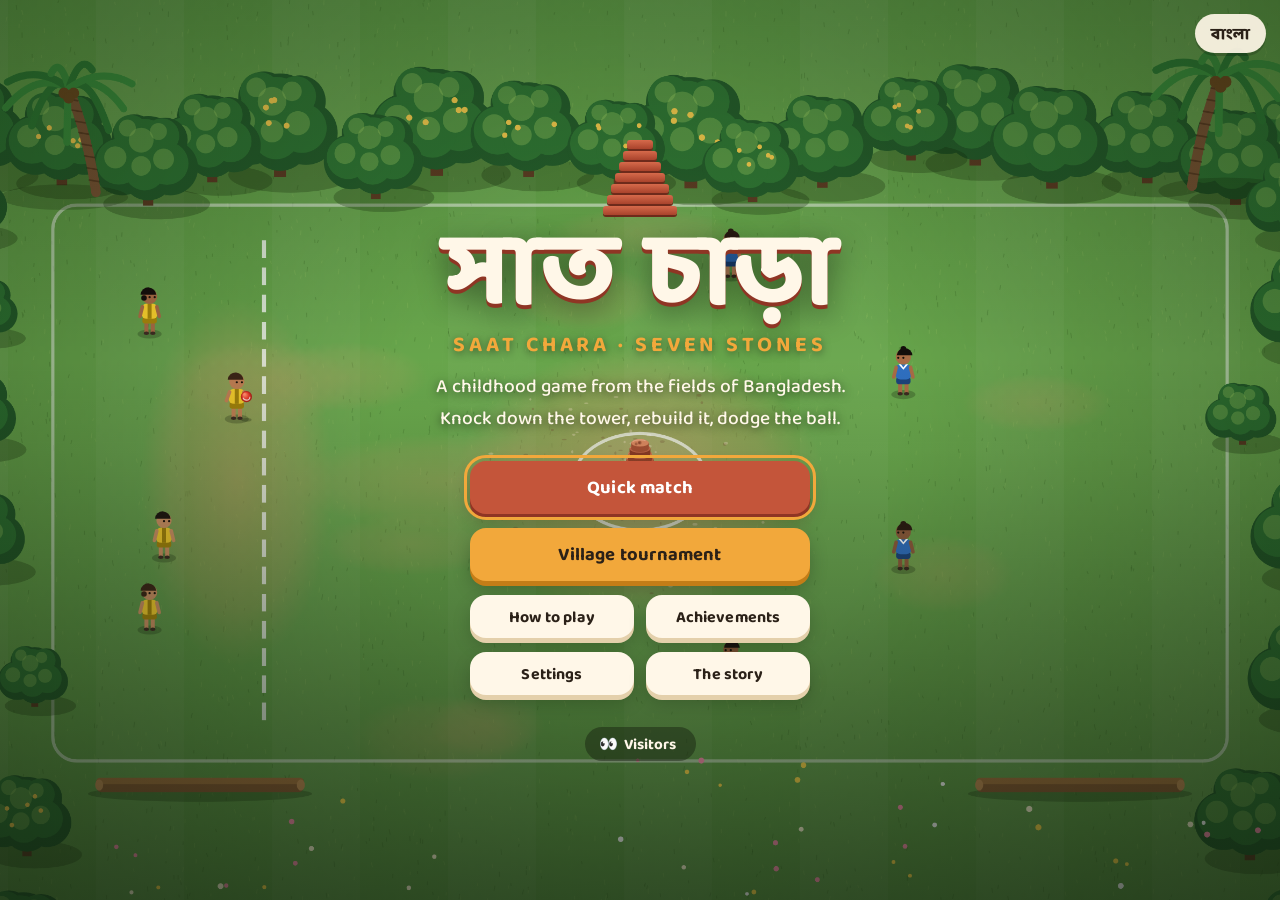
==== index.html @ 2e06e8fc "Saat Chara: Seven Stones web game Browser game of the Bangladeshi childhood game Saat Chara (Lagori " ====
<!doctype html>
<html lang="en">
<head>
  <meta charset="utf-8" />
  <meta name="viewport" content="width=device-width, initial-scale=1, viewport-fit=cover" />
  <title>Saat Chara · Seven Stones</title>
  <meta name="description" content="Saat Chara (সাত চাড়া): the classic childhood game of Seven Stones from Bangladesh, rebuilt for the web. Knock down the tower, rebuild it, and dodge the ball." />
  <meta name="theme-color" content="#1f4d2b" />
  <meta property="og:title" content="Saat Chara · সাত চাড়া" />
  <meta property="og:description" content="Knock down the tower of seven stones, rebuild it, and dodge the ball. A childhood game from Bangladesh, free in your browser." />
  <meta property="og:type" content="website" />
  <meta property="og:url" content="https://mohammadyaksafu.github.io/saat-chara/" />
  <meta property="og:image" content="https://mohammadyaksafu.github.io/saat-chara/assets/og.png" />
  <meta property="og:image:width" content="1200" />
  <meta property="og:image:height" content="630" />
  <meta name="twitter:card" content="summary_large_image" />
  <link rel="icon" href="assets/icon.svg" type="image/svg+xml" />
  <link rel="apple-touch-icon" href="assets/icon-192.png" />
  <link rel="manifest" href="manifest.webmanifest" />
  <link rel="preconnect" href="https://fonts.googleapis.com" />
  <link rel="preconnect" href="https://fonts.gstatic.com" crossorigin />
  <link href="https://fonts.googleapis.com/css2?family=Baloo+Da+2:wght@500;600;700;800&display=swap" rel="stylesheet" />
  <link rel="stylesheet" href="css/style.css" />
</head>
<body>
  <div id="app">
    <canvas id="game" aria-label="Saat Chara game field"></canvas>

    <!-- In-game HUD -->
    <div id="hud" class="hidden">
      <div class="hud-team hud-left">
        <span class="team-dot" id="hud-dot-0"></span>
        <div class="hud-team-text">
          <span class="hud-team-name" id="hud-name-0">Team</span>
          <span class="hud-role" id="hud-role-0"></span>
        </div>
        <span class="hud-score" id="hud-score-0">0</span>
      </div>

      <div class="hud-center">
        <div class="hud-phase" id="hud-phase"></div>
        <div class="hud-stones" id="hud-stones" aria-label="Stones rebuilt"></div>
        <div class="hud-timer" id="hud-timer"></div>
      </div>

      <div class="hud-team hud-right">
        <span class="hud-score" id="hud-score-1">0</span>
        <div class="hud-team-text right">
          <span class="hud-team-name" id="hud-name-1">Team</span>
          <span class="hud-role" id="hud-role-1"></span>
        </div>
        <span class="team-dot" id="hud-dot-1"></span>
      </div>

      <div class="hud-buttons">
        <button class="icon-btn" id="btn-sound" aria-label="Toggle sound" title="Sound (M)">
          <svg viewBox="0 0 24 24" class="ico-on"><path d="M4 9v6h4l5 4V5L8 9H4z" /><path d="M16 8.5a5 5 0 0 1 0 7M18.5 6a8.5 8.5 0 0 1 0 12" fill="none" stroke="currentColor" stroke-width="2" stroke-linecap="round"/></svg>
          <svg viewBox="0 0 24 24" class="ico-off"><path d="M4 9v6h4l5 4V5L8 9H4z" /><path d="M16 9l6 6M22 9l-6 6" fill="none" stroke="currentColor" stroke-width="2" stroke-linecap="round"/></svg>
        </button>
        <button class="icon-btn" id="btn-pause" aria-label="Pause" title="Pause (Esc)">
          <svg viewBox="0 0 24 24"><rect x="6" y="5" width="4" height="14" rx="1"/><rect x="14" y="5" width="4" height="14" rx="1"/></svg>
        </button>
      </div>
    </div>

    <div id="hint" class="hidden"></div>

    <!-- Tutorial coach -->
    <div id="coach" class="hidden" aria-live="polite">
      <div class="coach-step" id="coach-step"></div>
      <div class="coach-text" id="coach-text"></div>
      <button class="coach-skip" id="coach-skip" data-i18n="c.skip">Skip tutorial</button>
    </div>

    <!-- Touch controls -->
    <div id="touch" class="hidden">
      <div id="joy-base"><div id="joy-knob"></div></div>
      <button id="btn-dash" aria-label="Dash or throw">DASH</button>
      <button id="btn-switch" aria-label="Switch player or target">SWITCH</button>
    </div>

    <!-- Announcement banner -->
    <div id="banner" class="hidden" aria-live="polite">
      <div class="banner-main" id="banner-main"></div>
      <div class="banner-sub" id="banner-sub"></div>
    </div>

    <!-- Achievement toast -->
    <div id="toast" class="hidden" aria-live="polite">
      <div class="toast-icon" aria-hidden="true">★</div>
      <div>
        <div class="toast-label" data-i18n="ach.toast">Achievement unlocked</div>
        <div class="toast-name" id="toast-name"></div>
      </div>
    </div>

    <!-- Title screen -->
    <section class="screen" id="screen-title">
      <button class="lang-btn" id="btn-lang" data-i18n="lang.toggle">বাংলা</button>
      <div class="title-wrap">
        <div class="logo">
          <div class="logo-stack" aria-hidden="true">
            <i></i><i></i><i></i><i></i><i></i><i></i><i></i>
          </div>
          <h1>
            <span class="logo-bn" lang="bn">সাত চাড়া</span>
            <span class="logo-en" data-i18n="title.sub">Saat Chara · Seven Stones</span>
          </h1>
        </div>
        <p class="tagline" data-i18n="title.tagline"></p>
        <div class="menu">
          <button class="btn btn-primary" id="btn-play" data-i18n="menu.play">Quick match</button>
          <button class="btn btn-gold" id="btn-tourney" data-i18n="menu.tourney">Village tournament</button>
          <div class="menu-row">
            <button class="btn btn-small" id="btn-howto" data-i18n="menu.howto">How to play</button>
            <button class="btn btn-small" id="btn-ach" data-i18n="menu.achievements">Achievements</button>
          </div>
          <div class="menu-row">
            <button class="btn btn-small" id="btn-settings" data-i18n="menu.settings">Settings</button>
            <button class="btn btn-small" id="btn-story" data-i18n="menu.story">The story</button>
          </div>
        </div>
        <div class="record" id="record"></div>
        <a class="visitors-link" href="stats.html"><span aria-hidden="true">👀</span> <span data-i18n="menu.visitors">Visitors</span> <b id="visit-count"></b></a>
      </div>
    </section>

    <!-- First time prompt -->
    <section class="screen hidden" id="screen-first">
      <div class="panel panel-small">
        <div class="trophy" aria-hidden="true">👋</div>
        <h2 data-i18n="first.title">First time playing?</h2>
        <p class="panel-lead" data-i18n="first.body"></p>
        <div class="menu">
          <button class="btn btn-primary" id="btn-first-yes" data-i18n="first.yes">Teach me</button>
          <button class="btn btn-ghost" id="btn-first-no" data-i18n="first.no">Skip, just play</button>
        </div>
      </div>
    </section>

    <!-- Match setup -->
    <section class="screen hidden" id="screen-setup">
      <div class="panel">
        <h2 data-i18n="setup.title">Match setup</h2>

        <div class="field-group">
          <div class="label" data-i18n="setup.team">Your team</div>
          <div class="team-picker" id="team-picker" role="radiogroup"></div>
        </div>

        <div class="field-group">
          <div class="label" data-i18n="setup.difficulty">Difficulty</div>
          <div class="seg" role="radiogroup" data-setting="difficulty">
            <button data-value="easy" data-i18n="diff.easy">Easy</button>
            <button data-value="normal" data-i18n="diff.normal">Normal</button>
            <button data-value="hard" data-i18n="diff.hard">Hard</button>
          </div>
        </div>

        <div class="row-2">
          <div class="field-group">
            <div class="label" data-i18n="setup.size">Players per team</div>
            <div class="seg" role="radiogroup" data-setting="teamSize">
              <button data-value="3">3</button>
              <button data-value="4">4</button>
              <button data-value="5">5</button>
            </div>
          </div>
          <div class="field-group">
            <div class="label" data-i18n="setup.target">First to</div>
            <div class="seg" role="radiogroup" data-setting="target">
              <button data-value="2">2</button>
              <button data-value="3">3</button>
              <button data-value="5">5</button>
            </div>
          </div>
        </div>

        <div class="field-group">
          <div class="label" data-i18n="setup.field">Field</div>
          <div class="field-picker" id="field-picker" role="radiogroup"></div>
        </div>

        <details class="rules">
          <summary data-i18n="setup.rules">House rules</summary>
          <div class="rule-list">
            <label class="toggle"><input type="checkbox" data-rule="order" /><span data-i18n="rule.order">Stack biggest first</span></label>
            <label class="toggle"><input type="checkbox" data-rule="catchOut" /><span data-i18n="rule.catchOut">Caught on the full = out</span></label>
            <label class="toggle"><input type="checkbox" data-rule="holdLimit" /><span data-i18n="rule.holdLimit">3-second ball limit</span></label>
            <div class="rule-time">
              <span data-i18n="rule.time">Rebuild time</span>
              <div class="seg seg-small" role="radiogroup" data-rule-seg="time">
                <button data-value="30">0:30</button>
                <button data-value="45">0:45</button>
                <button data-value="60">1:00</button>
              </div>
            </div>
          </div>
        </details>

        <div class="panel-actions">
          <button class="btn btn-ghost" data-back data-i18n="common.back">Back</button>
          <button class="btn btn-primary" id="btn-start" data-i18n="setup.start">Start match</button>
        </div>
      </div>
    </section>

    <!-- Tournament -->
    <section class="screen hidden" id="screen-tourney">
      <div class="panel">
        <h2 data-i18n="tourney.title">Village tournament</h2>
        <p class="panel-lead" data-i18n="tourney.sub"></p>
        <ol class="ladder" id="ladder"></ol>
        <div class="panel-actions">
          <button class="btn btn-ghost" data-back data-i18n="common.back">Back</button>
          <button class="btn btn-primary" id="btn-tourney-play" data-i18n="tourney.play">Play next match</button>
        </div>
      </div>
    </section>

    <!-- Achievements -->
    <section class="screen hidden" id="screen-ach">
      <div class="panel panel-wide">
        <h2 data-i18n="ach.title">Achievements</h2>
        <p class="panel-lead" id="ach-count"></p>
        <div class="ach-grid" id="ach-grid"></div>
        <div class="panel-actions">
          <button class="btn btn-primary" data-back data-i18n="common.back">Back</button>
        </div>
      </div>
    </section>

    <!-- Settings -->
    <section class="screen hidden" id="screen-settings">
      <div class="panel">
        <h2 data-i18n="settings.title">Settings</h2>
        <div class="settings-list">
          <div class="setting-row">
            <span data-i18n="settings.lang">Language</span>
            <div class="seg seg-small" data-pref="lang">
              <button data-value="en">English</button>
              <button data-value="bn">বাংলা</button>
            </div>
          </div>
          <div class="setting-row">
            <span data-i18n="settings.camera">Camera</span>
            <div class="seg seg-small" data-pref="camera">
              <button data-value="auto" data-i18n="cam.auto">Auto</button>
              <button data-value="full" data-i18n="cam.full">Full field</button>
              <button data-value="follow" data-i18n="cam.follow">Follow</button>
            </div>
          </div>
          <label class="toggle"><input type="checkbox" data-pref-check="sound" /><span data-i18n="settings.sound">Sound effects</span></label>
          <label class="toggle"><input type="checkbox" data-pref-check="music" /><span data-i18n="settings.music">Music</span></label>
          <label class="toggle"><input type="checkbox" data-pref-check="voice" /><span data-i18n="settings.voice">Voice shouts</span></label>
          <label class="toggle"><input type="checkbox" data-pref-check="shake" /><span data-i18n="settings.shake">Screen shake</span></label>
        </div>
        <div class="settings-actions">
          <button class="btn btn-small" id="btn-replay-tutorial" data-i18n="settings.tutorial">Replay tutorial</button>
          <button class="btn btn-small btn-danger" id="btn-reset" data-i18n="settings.reset">Reset progress</button>
        </div>
        <div class="panel-actions">
          <button class="btn btn-primary" data-back data-i18n="common.back">Back</button>
        </div>
      </div>
    </section>

    <!-- How to play -->
    <section class="screen hidden" id="screen-howto">
      <div class="panel panel-wide">
        <h2 data-i18n="how.title">How to play</h2>
        <div class="steps">
          <div class="step"><div class="step-num">1</div><h3 data-i18n="how.s1.t">Knock it down</h3><p data-i18n-html="how.s1.p"></p></div>
          <div class="step"><div class="step-num">2</div><h3 data-i18n="how.s2.t">Rebuild all seven</h3><p data-i18n-html="how.s2.p"></p></div>
          <div class="step"><div class="step-num">3</div><h3 data-i18n="how.s3.t">Dodge the ball</h3><p data-i18n-html="how.s3.p"></p></div>
          <div class="step"><div class="step-num">4</div><h3 data-i18n="how.s4.t">Defend</h3><p data-i18n-html="how.s4.p"></p></div>
        </div>
        <div class="keys">
          <span><kbd>W A S D</kbd> / <kbd>←↑↓→</kbd> <span data-i18n="k.move">move</span></span>
          <span><kbd>Space</kbd> / <kbd>Shift</kbd> <span data-i18n="k.dash">dash · throw</span></span>
          <span><kbd>Q</kbd> / <kbd>Tab</kbd> <span data-i18n="k.switch">switch player</span></span>
          <span><kbd>E</kbd> <span data-i18n="k.target">target</span></span>
          <span><kbd>Mouse</kbd> <span data-i18n="k.aim">aim &amp; throw</span></span>
          <span><kbd>Esc</kbd> <span data-i18n="k.pause">pause</span></span>
          <span><kbd>M</kbd> <span data-i18n="k.sound">sound</span></span>
        </div>
        <div class="panel-actions">
          <button class="btn btn-ghost" id="btn-howto-tutorial" data-i18n="how.tutorial">Play the tutorial</button>
          <button class="btn btn-primary" data-back data-i18n="how.ok">Got it</button>
        </div>
      </div>
    </section>

    <!-- Story -->
    <section class="screen hidden" id="screen-story">
      <div class="panel panel-wide story">
        <h2 data-i18n="story.title">A memory worth preserving</h2>
        <p data-i18n-html="story.p1"></p>
        <p data-i18n-html="story.p2"></p>
        <p data-i18n-html="story.p3"></p>
        <p class="story-close" data-i18n-html="story.p4"></p>
        <div class="panel-actions">
          <button class="btn btn-primary" data-back data-i18n="common.back">Back</button>
        </div>
      </div>
    </section>

    <!-- Pause -->
    <section class="screen hidden" id="screen-pause">
      <div class="panel panel-small">
        <h2 data-i18n="pause.title">Paused</h2>
        <div class="menu">
          <button class="btn btn-primary" id="btn-resume" data-i18n="pause.resume">Resume</button>
          <button class="btn" id="btn-restart" data-i18n="pause.restart">Restart match</button>
          <button class="btn" id="btn-pause-settings" data-i18n="menu.settings">Settings</button>
          <button class="btn btn-ghost" id="btn-quit" data-i18n="pause.quit">Quit to menu</button>
        </div>
      </div>
    </section>

    <!-- Result -->
    <section class="screen hidden" id="screen-result">
      <div class="panel panel-small result">
        <div class="trophy" id="result-icon" aria-hidden="true"></div>
        <h2 id="result-title">Full time</h2>
        <p class="result-score" id="result-score"></p>
        <p class="result-unlock hidden" id="result-unlock"></p>
        <div class="stats" id="result-stats"></div>
        <div class="result-ach hidden" id="result-ach"></div>
        <div class="menu">
          <button class="btn btn-primary" id="btn-again"></button>
          <button class="btn btn-gold" id="btn-share" data-i18n="result.share">Share</button>
          <button class="btn btn-ghost" id="btn-menu" data-i18n="result.menu">Main menu</button>
        </div>
      </div>
    </section>

    <div id="rotate">
      <div class="rotate-icon" aria-hidden="true"></div>
      <p data-i18n="rotate">Turn your phone sideways to play</p>
    </div>
  </div>

  <script src="js/i18n.js"></script>
  <script src="js/counter.js"></script>
  <script src="js/audio.js"></script>
  <script src="js/game.js"></script>
</body>
</html>
---- css/style.css ----
:root {
  --ink: #2b2118;
  --ink-soft: #5c4a3a;
  --cream: #fff7e8;
  --cream-2: #f6e8cc;
  --line: #e4d0ab;
  --brick: #c4553a;
  --brick-dark: #8f3524;
  --mango: #f2a83b;
  --mango-dark: #c47d17;
  --leaf: #2f7d3f;
  --leaf-dark: #1f5a2b;
  --night: rgba(22, 30, 18, 0.62);
  --shadow: 0 18px 50px rgba(20, 14, 6, 0.35);
  --radius: 22px;
  --font: "Baloo Da 2", system-ui, -apple-system, "Segoe UI", sans-serif;
}

* { box-sizing: border-box; }

html, body {
  margin: 0;
  height: 100%;
  overflow: hidden;
  background: #17321e;
  color: var(--ink);
  font-family: var(--font);
  -webkit-tap-highlight-color: transparent;
  -webkit-user-select: none;
  user-select: none;
  overscroll-behavior: none;
}

#app {
  position: fixed;
  inset: 0;
  overflow: hidden;
}

canvas#game {
  position: absolute;
  inset: 0;
  width: 100%;
  height: 100%;
  display: block;
  touch-action: none;
  cursor: crosshair;
}

.hidden { display: none !important; }

button { font-family: inherit; color: inherit; }

/* ---------- Buttons ---------- */
.btn {
  appearance: none;
  border: 0;
  min-width: 220px;
  padding: 12px 26px 10px;
  border-radius: 16px;
  font-size: 1.15rem;
  font-weight: 700;
  letter-spacing: 0.01em;
  background: var(--cream);
  color: var(--ink);
  box-shadow: 0 5px 0 var(--line), 0 8px 18px rgba(0,0,0,0.18);
  cursor: pointer;
  transition: transform 0.08s ease, box-shadow 0.08s ease, filter 0.15s;
}
.btn:hover { filter: brightness(1.04); transform: translateY(-1px); }
.btn:active { transform: translateY(4px); box-shadow: 0 1px 0 var(--line), 0 3px 8px rgba(0,0,0,0.18); }
.btn:focus-visible { outline: 3px solid var(--mango); outline-offset: 3px; }
.btn-primary {
  background: var(--brick);
  color: #fff;
  box-shadow: 0 5px 0 var(--brick-dark), 0 8px 18px rgba(0,0,0,0.22);
}
.btn-primary:active { box-shadow: 0 1px 0 var(--brick-dark), 0 3px 8px rgba(0,0,0,0.2); }
.btn-ghost {
  background: transparent;
  box-shadow: inset 0 0 0 2px var(--line);
}
.btn-ghost:active { box-shadow: inset 0 0 0 2px var(--line); }

.icon-btn {
  width: 44px;
  height: 44px;
  border-radius: 14px;
  border: 0;
  background: rgba(255, 247, 232, 0.92);
  box-shadow: 0 3px 0 rgba(0,0,0,0.18);
  display: grid;
  place-items: center;
  cursor: pointer;
  pointer-events: auto;
}
.icon-btn svg { width: 22px; height: 22px; fill: var(--ink); }
.icon-btn:active { transform: translateY(2px); box-shadow: 0 1px 0 rgba(0,0,0,0.18); }
.icon-btn .ico-off { display: none; }
.icon-btn.muted .ico-on { display: none; }
.icon-btn.muted .ico-off { display: block; }

/* ---------- Screens ---------- */
.screen {
  position: absolute;
  inset: 0;
  display: grid;
  place-items: center;
  padding: 16px;
  background: radial-gradient(ellipse at center, rgba(22,30,18,0.25), rgba(14,20,10,0.7));
  overflow-y: auto;
  animation: fade-in 0.3s ease;
}
#screen-title { background: linear-gradient(180deg, rgba(14,24,12,0.15) 0%, rgba(14,24,12,0.0) 40%, rgba(14,24,12,0.55) 100%); }

@keyframes fade-in { from { opacity: 0; } to { opacity: 1; } }
@keyframes pop-in { from { opacity: 0; transform: translateY(14px) scale(0.97); } to { opacity: 1; transform: none; } }

.title-wrap {
  text-align: center;
  color: var(--cream);
  max-width: 640px;
  animation: pop-in 0.5s ease;
}
.logo { display: flex; flex-direction: column; align-items: center; gap: 6px; }
.logo h1 { margin: 0; line-height: 1; }
.logo-bn {
  display: block;
  font-size: clamp(3.2rem, 11vw, 6.4rem);
  font-weight: 800;
  color: var(--cream);
  text-shadow: 0 4px 0 var(--brick-dark), 0 10px 30px rgba(0,0,0,0.45);
}
.logo-en {
  display: block;
  margin-top: 8px;
  font-size: clamp(1rem, 2.6vw, 1.35rem);
  font-weight: 700;
  letter-spacing: 0.18em;
  text-transform: uppercase;
  color: var(--mango);
  text-shadow: 0 2px 8px rgba(0,0,0,0.5);
}
.logo-stack { display: flex; flex-direction: column; align-items: center; gap: 2px; margin-bottom: 4px; }
.logo-stack i {
  display: block;
  height: 9px;
  border-radius: 3px;
  background: linear-gradient(180deg, #d66a4b, #a9432c);
  box-shadow: 0 2px 0 #6e2a1b;
  animation: stack-drop 0.5s cubic-bezier(.3,1.6,.5,1) backwards;
}
.logo-stack i:nth-child(1) { width: 26px; animation-delay: 0.6s; }
.logo-stack i:nth-child(2) { width: 34px; animation-delay: 0.5s; }
.logo-stack i:nth-child(3) { width: 42px; animation-delay: 0.4s; }
.logo-stack i:nth-child(4) { width: 50px; animation-delay: 0.3s; }
.logo-stack i:nth-child(5) { width: 58px; animation-delay: 0.2s; }
.logo-stack i:nth-child(6) { width: 66px; animation-delay: 0.1s; }
.logo-stack i:nth-child(7) { width: 74px; animation-delay: 0s; }
@keyframes stack-drop { from { opacity: 0; transform: translateY(-40px); } to { opacity: 1; transform: none; } }

.tagline {
  font-size: clamp(1rem, 2.4vw, 1.2rem);
  font-weight: 500;
  margin: 14px auto 26px;
  max-width: 460px;
  text-shadow: 0 2px 10px rgba(0,0,0,0.6);
}
.menu { display: flex; flex-direction: column; align-items: center; gap: 14px; }
.record {
  margin-top: 22px;
  font-size: 0.95rem;
  font-weight: 600;
  opacity: 0.9;
  text-shadow: 0 2px 8px rgba(0,0,0,0.6);
}

.panel {
  width: min(560px, 100%);
  background: var(--cream);
  border-radius: var(--radius);
  box-shadow: var(--shadow);
  padding: 26px 28px 24px;
  animation: pop-in 0.3s ease;
  border: 3px solid #fff;
  outline: 2px solid var(--line);
  outline-offset: -8px;
}
.panel-wide { width: min(860px, 100%); }
.panel-small { width: min(400px, 100%); text-align: center; }
.panel h2 {
  margin: 0 0 16px;
  font-size: 1.9rem;
  font-weight: 800;
  line-height: 1.1;
}
.panel-actions {
  display: flex;
  justify-content: flex-end;
  gap: 12px;
  margin-top: 22px;
  flex-wrap: wrap;
}
.panel-actions .btn { min-width: 140px; }

.field-group { margin-bottom: 16px; }
.label {
  font-size: 0.85rem;
  font-weight: 700;
  text-transform: uppercase;
  letter-spacing: 0.1em;
  color: var(--ink-soft);
  margin-bottom: 8px;
}
.row-2 { display: grid; grid-template-columns: 1fr 1fr; gap: 16px; }

.seg {
  display: flex;
  background: var(--cream-2);
  border-radius: 14px;
  padding: 4px;
  gap: 4px;
}
.seg button {
  flex: 1;
  border: 0;
  background: transparent;
  border-radius: 10px;
  padding: 8px 6px 6px;
  font-size: 1.05rem;
  font-weight: 700;
  cursor: pointer;
  color: var(--ink-soft);
}
.seg button.active {
  background: #fff;
  color: var(--ink);
  box-shadow: 0 2px 0 var(--line);
}
.seg button:focus-visible { outline: 3px solid var(--mango); }

.team-picker { display: grid; grid-template-columns: repeat(4, 1fr); gap: 10px; }
.team-card {
  border: 0;
  background: var(--cream-2);
  border-radius: 16px;
  padding: 12px 6px 8px;
  cursor: pointer;
  display: flex;
  flex-direction: column;
  align-items: center;
  gap: 6px;
  box-shadow: inset 0 0 0 3px transparent;
  transition: transform 0.1s;
}
.team-card:hover { transform: translateY(-2px); }
.team-card.active { background: #fff; box-shadow: inset 0 0 0 3px var(--team), 0 4px 0 var(--line); }
.team-card:focus-visible { outline: 3px solid var(--mango); }
.team-card .kid {
  width: 38px;
  height: 46px;
  position: relative;
}
.team-card .kid::before {
  content: "";
  position: absolute;
  left: 50%;
  top: 0;
  width: 22px;
  height: 22px;
  border-radius: 50%;
  transform: translateX(-50%);
  background: #c98e63;
  box-shadow: inset 0 7px 0 #2b1d14;
}
.team-card .kid::after {
  content: "";
  position: absolute;
  left: 50%;
  bottom: 0;
  width: 30px;
  height: 24px;
  border-radius: 10px 10px 6px 6px;
  transform: translateX(-50%);
  background: var(--team);
}
.team-card span { font-weight: 700; font-size: 0.95rem; line-height: 1.1; text-align: center; }
.team-card small { font-size: 0.75rem; color: var(--ink-soft); }

.steps { display: grid; grid-template-columns: repeat(2, 1fr); gap: 14px; }
.step {
  background: #fff;
  border-radius: 16px;
  padding: 14px 16px 12px;
  box-shadow: 0 3px 0 var(--line);
  position: relative;
}
.step h3 { margin: 2px 0 4px 40px; font-size: 1.2rem; }
.step p { margin: 0; color: var(--ink-soft); font-size: 1rem; line-height: 1.4; }
.step-num {
  position: absolute;
  left: 14px;
  top: 12px;
  width: 30px;
  height: 30px;
  border-radius: 50%;
  background: var(--brick);
  color: #fff;
  font-weight: 800;
  display: grid;
  place-items: center;
  padding-top: 2px;
}
.keys {
  display: flex;
  flex-wrap: wrap;
  gap: 8px 18px;
  margin-top: 16px;
  font-size: 0.95rem;
  color: var(--ink-soft);
}
kbd {
  font-family: inherit;
  font-weight: 700;
  font-size: 0.85rem;
  background: #fff;
  border-radius: 6px;
  padding: 1px 7px 0;
  box-shadow: 0 2px 0 var(--line);
  color: var(--ink);
}

.story p { font-size: 1.1rem; line-height: 1.55; color: var(--ink-soft); margin: 0 0 12px; }
.story b { color: var(--ink); }
.story-close { font-style: italic; color: var(--ink) !important; }

.result .trophy {
  width: 84px;
  height: 84px;
  margin: 0 auto 6px;
  border-radius: 50%;
  display: grid;
  place-items: center;
  font-size: 2.8rem;
  background: var(--cream-2);
}
.result-score { font-size: 1.4rem; font-weight: 700; margin: -6px 0 14px; color: var(--ink-soft); }
.stats {
  display: grid;
  grid-template-columns: repeat(3, 1fr);
  gap: 8px;
  margin-bottom: 20px;
}
.stat { background: #fff; border-radius: 14px; padding: 10px 4px 6px; box-shadow: 0 3px 0 var(--line); }
.stat b { display: block; font-size: 1.6rem; line-height: 1; }
.stat span { font-size: 0.78rem; color: var(--ink-soft); font-weight: 600; }

/* ---------- HUD ---------- */
#hud {
  position: absolute;
  left: 0;
  right: 0;
  top: 0;
  padding: max(10px, env(safe-area-inset-top)) max(14px, env(safe-area-inset-right)) 0 max(14px, env(safe-area-inset-left));
  display: grid;
  grid-template-columns: 1fr auto 1fr;
  align-items: start;
  gap: 10px;
  pointer-events: none;
}
.hud-team {
  display: flex;
  align-items: center;
  gap: 10px;
  background: rgba(255, 247, 232, 0.93);
  border-radius: 16px;
  padding: 6px 8px 4px 12px;
  box-shadow: 0 4px 0 rgba(0,0,0,0.16);
  justify-self: start;
}
.hud-right { justify-self: end; padding: 6px 12px 4px 8px; }
.team-dot { width: 14px; height: 14px; border-radius: 50%; flex: none; box-shadow: 0 0 0 3px #fff; }
.hud-team-text { display: flex; flex-direction: column; line-height: 1.05; }
.hud-team-text.right { text-align: right; }
.hud-team-name { font-weight: 800; font-size: 1rem; white-space: nowrap; }
.hud-role { font-size: 0.72rem; font-weight: 700; text-transform: uppercase; letter-spacing: 0.08em; color: var(--ink-soft); }
.hud-score {
  font-size: 1.7rem;
  font-weight: 800;
  min-width: 38px;
  text-align: center;
  background: var(--ink);
  color: var(--cream);
  border-radius: 12px;
  padding: 2px 6px 0;
  line-height: 1.3;
}
.hud-score.bump { animation: bump 0.5s ease; }
@keyframes bump { 40% { transform: scale(1.35); background: var(--mango); color: var(--ink); } }

.hud-center { display: flex; flex-direction: column; align-items: center; gap: 4px; }
.hud-phase {
  background: rgba(43, 33, 24, 0.82);
  color: var(--cream);
  font-weight: 700;
  font-size: 1.02rem;
  border-radius: 999px;
  padding: 5px 18px 3px;
  white-space: nowrap;
}
.hud-stones { display: flex; gap: 4px; align-items: flex-end; }
.hud-stones i {
  display: block;
  height: 9px;
  border-radius: 3px;
  background: rgba(255,255,255,0.35);
  box-shadow: inset 0 0 0 1.5px rgba(255,255,255,0.6);
  transition: background 0.2s;
}
.hud-stones i.on { background: linear-gradient(180deg, #e07756, #a9432c); box-shadow: 0 2px 0 #6e2a1b; }
.hud-timer {
  font-weight: 800;
  font-size: 1rem;
  color: var(--cream);
  text-shadow: 0 2px 6px rgba(0,0,0,0.6);
  min-height: 1.2em;
}
.hud-timer.low { color: #ffcf6b; animation: pulse 0.6s ease infinite alternate; }
@keyframes pulse { to { transform: scale(1.12); } }

.hud-buttons {
  position: absolute;
  right: max(14px, env(safe-area-inset-right));
  top: max(10px, env(safe-area-inset-top));
  display: flex;
  gap: 8px;
}
.hud-right { margin-right: 106px; }

#hint {
  position: absolute;
  left: 50%;
  bottom: max(18px, env(safe-area-inset-bottom));
  transform: translateX(-50%);
  background: rgba(43, 33, 24, 0.82);
  color: var(--cream);
  font-weight: 600;
  font-size: 1rem;
  border-radius: 999px;
  padding: 7px 20px 5px;
  pointer-events: none;
  white-space: nowrap;
  max-width: calc(100% - 32px);
  overflow: hidden;
  text-overflow: ellipsis;
}

/* ---------- Banner ---------- */
#banner {
  position: absolute;
  left: 50%;
  top: 42%;
  transform: translate(-50%, -50%);
  text-align: center;
  pointer-events: none;
  animation: banner-in 0.45s cubic-bezier(.2,1.4,.4,1);
  width: max-content;
  max-width: calc(100% - 32px);
}
.banner-main {
  font-size: clamp(2.2rem, 7vw, 4.6rem);
  font-weight: 800;
  color: var(--cream);
  line-height: 1.05;
  text-shadow: 0 4px 0 var(--banner-shade, var(--brick-dark)), 0 10px 30px rgba(0,0,0,0.5);
}
.banner-sub {
  margin-top: 6px;
  font-size: clamp(1rem, 2.4vw, 1.35rem);
  font-weight: 700;
  color: var(--cream);
  text-shadow: 0 2px 10px rgba(0,0,0,0.7);
}
@keyframes banner-in { from { opacity: 0; transform: translate(-50%, -50%) scale(0.6); } to { opacity: 1; transform: translate(-50%, -50%) scale(1); } }

/* ---------- Touch controls ---------- */
#touch { position: absolute; inset: 0; pointer-events: none; }
#joy-base {
  position: absolute;
  width: 130px;
  height: 130px;
  margin: -65px 0 0 -65px;
  border-radius: 50%;
  background: rgba(255, 247, 232, 0.16);
  box-shadow: inset 0 0 0 3px rgba(255, 247, 232, 0.45);
  opacity: 0;
  transition: opacity 0.15s;
}
#joy-base.on { opacity: 1; }
#joy-knob {
  position: absolute;
  left: 50%;
  top: 50%;
  width: 56px;
  height: 56px;
  margin: -28px 0 0 -28px;
  border-radius: 50%;
  background: rgba(255, 247, 232, 0.85);
  box-shadow: 0 4px 0 rgba(0,0,0,0.2);
}
#btn-dash {
  position: absolute;
  right: max(26px, env(safe-area-inset-right));
  bottom: max(26px, env(safe-area-inset-bottom));
  width: 88px;
  height: 88px;
  border-radius: 50%;
  border: 0;
  background: rgba(196, 85, 58, 0.9);
  color: #fff;
  font-weight: 800;
  font-size: 1rem;
  letter-spacing: 0.06em;
  box-shadow: 0 5px 0 var(--brick-dark);
  pointer-events: auto;
  touch-action: none;
}
#btn-dash:active, #btn-dash.pressed { transform: translateY(3px); box-shadow: 0 2px 0 var(--brick-dark); }
#btn-dash.cooldown { opacity: 0.45; }

/* ---------- Rotate hint ---------- */
#rotate {
  position: absolute;
  inset: 0;
  background: #17321e;
  color: var(--cream);
  display: none;
  flex-direction: column;
  align-items: center;
  justify-content: center;
  gap: 16px;
  font-size: 1.3rem;
  font-weight: 700;
  text-align: center;
  padding: 24px;
  z-index: 50;
}
.rotate-icon {
  width: 48px;
  height: 80px;
  border: 4px solid var(--cream);
  border-radius: 10px;
  animation: rotate-phone 1.8s ease-in-out infinite;
}
@keyframes rotate-phone { 40%, 70% { transform: rotate(-90deg); } }
@media (orientation: portrait) and (max-width: 700px) {
  #rotate { display: flex; }
}

/* ---------- Responsive ---------- */
@media (max-width: 900px), (max-height: 520px) {
  .hud-team { margin-right: 0; gap: 6px; padding: 4px 6px 2px 8px; }
  .hud-right { margin-right: 0; padding: 4px 8px 2px 6px; }
  .hud-team-name { font-size: 0.85rem; }
  .hud-role { font-size: 0.62rem; }
  .hud-score { font-size: 1.3rem; min-width: 30px; }
  .hud-phase { font-size: 0.85rem; padding: 4px 12px 2px; }
  .hud-buttons { position: fixed; top: auto; bottom: max(10px, env(safe-area-inset-bottom)); right: auto; left: 50%; transform: translateX(-50%); }
  .hud-buttons .icon-btn { width: 38px; height: 38px; }
  #hud { grid-template-columns: auto 1fr auto; }
  #hint { bottom: auto; top: 84px; font-size: 0.85rem; }
  .panel { padding: 20px 18px 18px; }
  .panel h2 { font-size: 1.5rem; }
  .steps { grid-template-columns: 1fr; }
  .team-picker { grid-template-columns: repeat(2, 1fr); }
}
@media (max-width: 520px) {
  .row-2 { grid-template-columns: 1fr; gap: 0; }
  .hud-team-text { display: none; }
}
@media (max-height: 520px) {
  .tagline { margin: 8px auto 14px; }
  .menu { gap: 10px; }
  .btn { padding: 9px 22px 7px; font-size: 1.05rem; }
  .logo-stack { display: none; }
  .record { margin-top: 12px; }
}

@media (prefers-reduced-motion: reduce) {
  *, *::before, *::after { animation-duration: 0.01ms !important; animation-iteration-count: 1 !important; transition: none !important; }
}

#btn-switch {
  position: absolute;
  right: calc(max(26px, env(safe-area-inset-right)) + 104px);
  bottom: max(34px, env(safe-area-inset-bottom));
  width: 74px;
  height: 74px;
  border-radius: 50%;
  border: 0;
  background: rgba(47, 111, 192, 0.9);
  color: #fff;
  font-weight: 800;
  font-size: 0.85rem;
  letter-spacing: 0.04em;
  box-shadow: 0 5px 0 #1b437a;
  pointer-events: auto;
  touch-action: none;
}
#btn-switch:active { transform: translateY(3px); box-shadow: 0 2px 0 #1b437a; }

body:not(.touch) #btn-dash,
body:not(.touch) #btn-switch { display: none; }

/* ---------- v2: menus, progression, tutorial ---------- */
.btn-gold {
  background: var(--mango);
  color: var(--ink);
  box-shadow: 0 5px 0 var(--mango-dark), 0 8px 18px rgba(0,0,0,0.22);
}
.btn-gold:active { box-shadow: 0 1px 0 var(--mango-dark), 0 3px 8px rgba(0,0,0,0.2); }
.btn-small { min-width: 0; flex: 1; font-size: 1rem; padding: 9px 14px 7px; }
.btn-danger { color: var(--brick-dark); box-shadow: inset 0 0 0 2px #e9b4a6, 0 3px 0 var(--line); background: #fff4f0; }
.btn-danger.confirm { background: var(--brick); color: #fff; }
.menu-row { display: flex; gap: 12px; width: min(340px, 100%); }
#screen-title .menu > .btn { min-width: min(340px, 100%); }

.lang-btn {
  position: absolute;
  top: max(14px, env(safe-area-inset-top));
  right: max(14px, env(safe-area-inset-right));
  border: 0;
  border-radius: 999px;
  padding: 7px 16px 5px;
  font-weight: 800;
  font-size: 1rem;
  background: rgba(255, 247, 232, 0.92);
  box-shadow: 0 3px 0 rgba(0,0,0,0.18);
  cursor: pointer;
}
.lang-btn:focus-visible { outline: 3px solid var(--mango); }

.visitors-link {
  display: inline-flex;
  gap: 6px;
  align-items: center;
  margin-top: 10px;
  padding: 5px 14px 3px;
  border-radius: 999px;
  background: rgba(20, 30, 14, 0.45);
  color: var(--cream);
  text-decoration: none;
  font-weight: 700;
  font-size: 0.95rem;
}
.visitors-link:hover { background: rgba(20, 30, 14, 0.65); }
.visitors-link b { color: var(--mango); }

.panel-lead { margin: -6px 0 16px; color: var(--ink-soft); font-size: 1.05rem; line-height: 1.45; }
.panel-small .panel-lead { margin-bottom: 20px; }
.panel .trophy {
  width: 84px; height: 84px; margin: 0 auto 6px; border-radius: 50%;
  display: grid; place-items: center; font-size: 2.8rem; background: var(--cream-2);
}

/* Field picker */
.field-picker { display: grid; grid-template-columns: repeat(5, 1fr); gap: 8px; }
.field-card {
  border: 0;
  border-radius: 14px;
  padding: 0 0 6px;
  overflow: hidden;
  background: var(--cream-2);
  cursor: pointer;
  font-weight: 700;
  font-size: 0.82rem;
  line-height: 1.15;
  box-shadow: inset 0 0 0 3px transparent;
  position: relative;
}
.field-card .swatch { display: block; height: 34px; margin-bottom: 5px; }
.field-card.active { background: #fff; box-shadow: inset 0 0 0 3px var(--brick), 0 3px 0 var(--line); }
.field-card.locked { cursor: not-allowed; color: var(--ink-soft); }
.field-card.locked .swatch { filter: grayscale(1) brightness(0.7); }
.field-card.locked::after { content: "\1F512"; position: absolute; top: 7px; left: 0; right: 0; text-align: center; font-size: 1rem; }
.field-card:focus-visible { outline: 3px solid var(--mango); }

/* House rules */
.rules { margin: 4px 0 2px; background: var(--cream-2); border-radius: 14px; padding: 10px 14px; }
.rules summary { cursor: pointer; font-weight: 800; font-size: 0.85rem; letter-spacing: 0.1em; text-transform: uppercase; color: var(--ink-soft); }
.rule-list { display: grid; gap: 8px; margin-top: 10px; }
.toggle { display: flex; align-items: center; gap: 10px; font-weight: 600; font-size: 1rem; cursor: pointer; }
.toggle input { width: 20px; height: 20px; accent-color: var(--brick); flex: none; }
.rule-time { display: flex; align-items: center; justify-content: space-between; gap: 10px; font-weight: 600; flex-wrap: wrap; }
.seg-small button { font-size: 0.92rem; padding: 6px 10px 4px; }

/* Settings */
.settings-list { display: grid; gap: 12px; }
.setting-row { display: flex; align-items: center; justify-content: space-between; gap: 12px; font-weight: 600; flex-wrap: wrap; }
.setting-row .seg { min-width: 220px; }
.settings-actions { display: flex; gap: 10px; margin-top: 18px; flex-wrap: wrap; }

/* Tournament ladder */
.ladder { list-style: none; margin: 0; padding: 0; display: grid; gap: 8px; }
.ladder li {
  display: grid;
  grid-template-columns: 36px 1fr auto;
  align-items: center;
  gap: 12px;
  background: #fff;
  border-radius: 14px;
  padding: 8px 12px 6px;
  box-shadow: 0 3px 0 var(--line);
}
.ladder li.locked { background: var(--cream-2); box-shadow: none; color: var(--ink-soft); }
.ladder li.next { box-shadow: inset 0 0 0 3px var(--mango), 0 3px 0 var(--line); }
.ladder .rung { width: 34px; height: 34px; border-radius: 50%; display: grid; place-items: center; font-weight: 800; color: #fff; }
.ladder .op-name { font-weight: 800; line-height: 1.1; }
.ladder .op-meta { font-size: 0.8rem; color: var(--ink-soft); font-weight: 600; }
.ladder .status { font-size: 0.8rem; font-weight: 800; text-transform: uppercase; letter-spacing: 0.06em; }
.ladder .beaten .status { color: var(--leaf); }
.ladder-champion { text-align: center; font-weight: 800; font-size: 1.15rem; margin: 12px 0 0; }

/* Achievements */
.ach-grid { display: grid; grid-template-columns: repeat(2, 1fr); gap: 10px; }
.ach {
  display: grid;
  grid-template-columns: 44px 1fr;
  gap: 12px;
  align-items: center;
  background: #fff;
  border-radius: 14px;
  padding: 10px 12px 8px;
  box-shadow: 0 3px 0 var(--line);
}
.ach .ach-icon { width: 44px; height: 44px; border-radius: 50%; display: grid; place-items: center; font-size: 1.4rem; background: var(--mango); }
.ach.locked { background: var(--cream-2); box-shadow: none; }
.ach.locked .ach-icon { background: #e2d3b6; filter: grayscale(1); opacity: 0.6; }
.ach b { display: block; line-height: 1.1; }
.ach span { font-size: 0.88rem; color: var(--ink-soft); }

/* Result extras */
.result-unlock { margin: -6px 0 12px; font-weight: 800; color: var(--leaf-dark); }
.result-ach { display: flex; flex-wrap: wrap; justify-content: center; gap: 6px; margin: -8px 0 16px; }
.result-ach span { background: var(--mango); border-radius: 999px; padding: 3px 12px 1px; font-weight: 700; font-size: 0.9rem; }

/* HUD: next stone */
.hud-stones i.next { background: rgba(255, 214, 90, 0.85); animation: pulse 0.6s ease infinite alternate; }

/* Tutorial coach */
#coach {
  position: absolute;
  left: 50%;
  bottom: max(18px, env(safe-area-inset-bottom));
  transform: translateX(-50%);
  width: min(560px, calc(100% - 32px));
  background: var(--cream);
  border-radius: 18px;
  padding: 12px 18px 12px;
  box-shadow: var(--shadow);
  border: 3px solid var(--mango);
  pointer-events: auto;
  animation: pop-in 0.3s ease;
}
.coach-step { font-size: 0.78rem; font-weight: 800; letter-spacing: 0.1em; text-transform: uppercase; color: var(--brick); }
.coach-text { font-size: 1.12rem; font-weight: 700; line-height: 1.35; margin: 2px 0 6px; }
.coach-skip { border: 0; background: none; color: var(--ink-soft); font-weight: 700; text-decoration: underline; cursor: pointer; padding: 0; font-size: 0.9rem; }

/* Achievement toast */
#toast {
  position: absolute;
  right: max(14px, env(safe-area-inset-right));
  top: 76px;
  display: flex;
  gap: 12px;
  align-items: center;
  background: var(--ink);
  color: var(--cream);
  border-radius: 16px;
  padding: 10px 16px 8px 10px;
  box-shadow: var(--shadow);
  animation: toast-in 0.4s cubic-bezier(.2,1.4,.4,1);
  z-index: 20;
  pointer-events: none;
}
.toast-icon { width: 38px; height: 38px; border-radius: 50%; background: var(--mango); color: var(--ink); display: grid; place-items: center; font-size: 1.3rem; }
.toast-label { font-size: 0.72rem; font-weight: 800; letter-spacing: 0.1em; text-transform: uppercase; color: var(--mango); }
.toast-name { font-weight: 800; font-size: 1.05rem; }
@keyframes toast-in { from { opacity: 0; transform: translateX(40px); } to { opacity: 1; transform: none; } }

@media (max-width: 900px), (max-height: 520px) {
  #coach { bottom: auto; top: 78px; padding: 8px 14px; }
  .coach-text { font-size: 0.95rem; }
  .field-picker { grid-template-columns: repeat(3, 1fr); }
  .ach-grid { grid-template-columns: 1fr; }
  #toast { top: auto; bottom: 120px; }
}
@media (max-height: 520px) {
  .menu-row { gap: 8px; }
  .visitors-link { margin-top: 6px; }
  .tagline { display: none; }
}
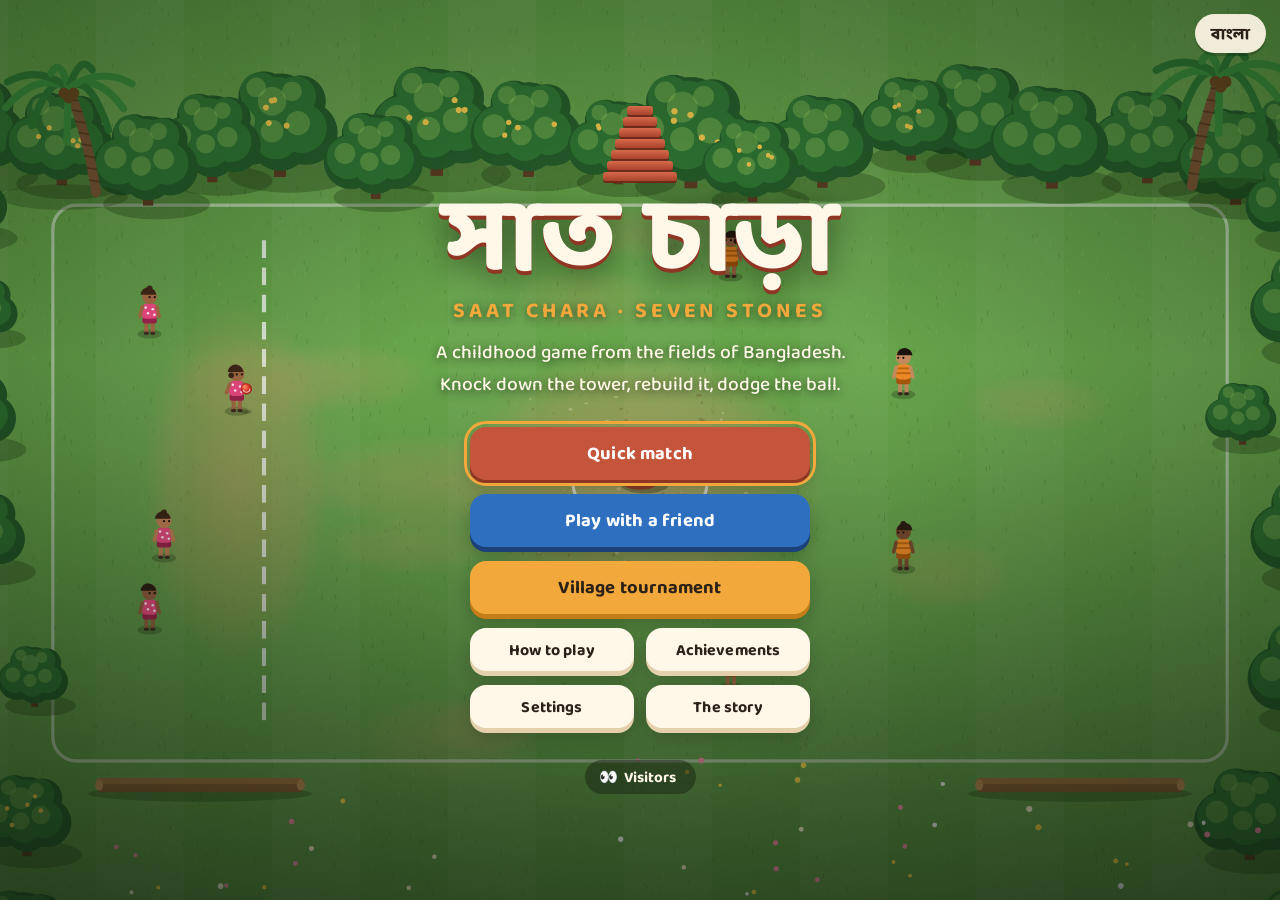
==== commit 48f9c863: "Add online play with a friend on two devices - Create a room and share the link or 6-letter code; th" ====
--- a/index.html
+++ b/index.html
@@ -110,6 +110,7 @@
         <p class="tagline" data-i18n="title.tagline"></p>
         <div class="menu">
           <button class="btn btn-primary" id="btn-play" data-i18n="menu.play">Quick match</button>
+          <button class="btn btn-friend" id="btn-online" data-i18n="menu.online">Play with a friend</button>
           <button class="btn btn-gold" id="btn-tourney" data-i18n="menu.tourney">Village tournament</button>
           <div class="menu-row">
             <button class="btn btn-small" id="btn-howto" data-i18n="menu.howto">How to play</button>
@@ -205,6 +206,89 @@
       </div>
     </section>
 
+    <!-- Online: host lobby -->
+    <section class="screen hidden" id="screen-online">
+      <div class="panel">
+        <h2 data-i18n="on.title">Play with a friend</h2>
+        <p class="panel-lead" data-i18n="on.sub"></p>
+
+        <div id="online-setup">
+          <div class="field-group">
+            <div class="label" data-i18n="on.mode">Mode</div>
+            <div class="mode-picker" role="radiogroup">
+              <button class="mode-card" data-mode="versus" role="radio">
+                <span class="mode-icon" aria-hidden="true">🆚</span>
+                <b data-i18n="on.versus">Friend vs friend</b>
+                <small data-i18n="on.versusD"></small>
+              </button>
+              <button class="mode-card" data-mode="coop" role="radio">
+                <span class="mode-icon" aria-hidden="true">🤝</span>
+                <b data-i18n="on.coop">Together vs computer</b>
+                <small data-i18n="on.coopD"></small>
+              </button>
+            </div>
+          </div>
+          <div class="row-2">
+            <div class="field-group">
+              <div class="label" data-i18n="setup.size">Players per team</div>
+              <div class="seg" data-online="teamSize">
+                <button data-value="3">3</button>
+                <button data-value="4">4</button>
+                <button data-value="5">5</button>
+              </div>
+            </div>
+            <div class="field-group">
+              <div class="label" data-i18n="setup.target">First to</div>
+              <div class="seg" data-online="target">
+                <button data-value="2">2</button>
+                <button data-value="3">3</button>
+                <button data-value="5">5</button>
+              </div>
+            </div>
+          </div>
+          <div class="field-group" id="online-diff">
+            <div class="label" data-i18n="setup.difficulty">Difficulty</div>
+            <div class="seg" data-online="difficulty">
+              <button data-value="easy" data-i18n="diff.easy">Easy</button>
+              <button data-value="normal" data-i18n="diff.normal">Normal</button>
+              <button data-value="hard" data-i18n="diff.hard">Hard</button>
+            </div>
+          </div>
+        </div>
+
+        <div id="online-room" class="room hidden">
+          <div class="label" data-i18n="on.code">Room code</div>
+          <div class="room-code" id="room-code">······</div>
+          <div class="room-link" id="room-link"></div>
+          <div class="room-actions">
+            <button class="btn btn-small" id="btn-copy-link" data-i18n="on.copy">Copy link</button>
+            <button class="btn btn-small btn-gold" id="btn-share-link" data-i18n="on.share">Share link</button>
+          </div>
+        </div>
+
+        <div class="online-status" id="online-status" aria-live="polite"></div>
+
+        <div class="panel-actions">
+          <button class="btn btn-ghost" id="btn-online-back" data-i18n="common.back">Back</button>
+          <button class="btn btn-primary" id="btn-online-go" data-i18n="on.create">Create room</button>
+        </div>
+      </div>
+    </section>
+
+    <!-- Online: invited guest -->
+    <section class="screen hidden" id="screen-join">
+      <div class="panel panel-small">
+        <div class="trophy" aria-hidden="true">🎉</div>
+        <h2 data-i18n="on.joinTitle">You're invited!</h2>
+        <p class="panel-lead" id="join-body"></p>
+        <div class="online-status" id="join-status" aria-live="polite"></div>
+        <div class="menu">
+          <button class="btn btn-primary" id="btn-join" data-i18n="on.join">Join game</button>
+          <button class="btn btn-ghost" id="btn-join-cancel" data-i18n="result.menu">Main menu</button>
+        </div>
+      </div>
+    </section>
+
     <!-- Tournament -->
     <section class="screen hidden" id="screen-tourney">
       <div class="panel">
@@ -309,6 +393,7 @@
     <section class="screen hidden" id="screen-pause">
       <div class="panel panel-small">
         <h2 data-i18n="pause.title">Paused</h2>
+        <p class="panel-lead hidden" id="pause-online" data-i18n="on.livePause"></p>
         <div class="menu">
           <button class="btn btn-primary" id="btn-resume" data-i18n="pause.resume">Resume</button>
           <button class="btn" id="btn-restart" data-i18n="pause.restart">Restart match</button>
@@ -327,6 +412,7 @@
         <p class="result-unlock hidden" id="result-unlock"></p>
         <div class="stats" id="result-stats"></div>
         <div class="result-ach hidden" id="result-ach"></div>
+        <div class="online-status hidden" id="result-wait" data-i18n="on.waitHost"></div>
         <div class="menu">
           <button class="btn btn-primary" id="btn-again"></button>
           <button class="btn btn-gold" id="btn-share" data-i18n="result.share">Share</button>
@@ -344,6 +430,7 @@
   <script src="js/i18n.js"></script>
   <script src="js/counter.js"></script>
   <script src="js/audio.js"></script>
+  <script src="js/net.js"></script>
   <script src="js/game.js"></script>
 </body>
 </html>
--- a/css/style.css
+++ b/css/style.css
@@ -744,6 +744,48 @@
 .result-ach { display: flex; flex-wrap: wrap; justify-content: center; gap: 6px; margin: -8px 0 16px; }
 .result-ach span { background: var(--mango); border-radius: 999px; padding: 3px 12px 1px; font-weight: 700; font-size: 0.9rem; }
 
+/* Online play */
+.btn-friend {
+  background: #2f6fc0;
+  color: #fff;
+  box-shadow: 0 5px 0 #1b437a, 0 8px 18px rgba(0,0,0,0.22);
+}
+.btn-friend:active { box-shadow: 0 1px 0 #1b437a, 0 3px 8px rgba(0,0,0,0.2); }
+.mode-picker { display: grid; grid-template-columns: 1fr 1fr; gap: 10px; }
+.mode-card {
+  border: 0;
+  border-radius: 16px;
+  background: var(--cream-2);
+  padding: 12px 12px 10px;
+  text-align: left;
+  cursor: pointer;
+  display: grid;
+  gap: 2px;
+  box-shadow: inset 0 0 0 3px transparent;
+}
+.mode-card.active { background: #fff; box-shadow: inset 0 0 0 3px #2f6fc0, 0 3px 0 var(--line); }
+.mode-card:focus-visible { outline: 3px solid var(--mango); }
+.mode-icon { font-size: 1.5rem; line-height: 1; }
+.mode-card b { font-size: 1.05rem; }
+.mode-card small { font-size: 0.85rem; color: var(--ink-soft); line-height: 1.3; }
+.room { text-align: center; background: var(--cream-2); border-radius: 16px; padding: 14px; }
+.room-code {
+  font-size: 2.6rem;
+  font-weight: 800;
+  letter-spacing: 0.18em;
+  line-height: 1.1;
+  color: var(--brick);
+  font-variant-numeric: tabular-nums;
+}
+.room-link { font-size: 0.9rem; color: var(--ink-soft); word-break: break-all; margin: 4px 0 10px; user-select: all; -webkit-user-select: all; }
+.room-actions { display: flex; gap: 10px; justify-content: center; }
+.room-actions .btn { flex: 0 1 180px; }
+.online-status { min-height: 1.4em; margin-top: 12px; font-weight: 700; color: var(--ink-soft); text-align: center; }
+.online-status.ok { color: var(--leaf); }
+.online-status.err { color: var(--brick-dark); }
+.online-status.wait::before { content: ""; display: inline-block; width: 10px; height: 10px; margin-right: 8px; border-radius: 50%; background: var(--mango); animation: pulse 0.6s ease infinite alternate; vertical-align: 1px; }
+@media (max-width: 520px) { .mode-picker { grid-template-columns: 1fr; } .room-code { font-size: 2rem; } }
+
 /* HUD: next stone */
 .hud-stones i.next { background: rgba(255, 214, 90, 0.85); animation: pulse 0.6s ease infinite alternate; }
 
@@ -799,4 +841,13 @@
   .menu-row { gap: 8px; }
   .visitors-link { margin-top: 6px; }
   .tagline { display: none; }
-}
+  .screen { place-items: safe center; }
+  .logo-bn { font-size: 2.6rem; }
+  .logo-en { font-size: 0.8rem; margin-top: 4px; }
+  #screen-title .menu { gap: 8px; margin-top: 10px; }
+  #screen-title .btn { padding: 7px 18px 5px; font-size: 0.98rem; box-shadow: 0 4px 0 var(--line); }
+  #screen-title .btn-primary { box-shadow: 0 4px 0 var(--brick-dark); }
+  #screen-title .btn-gold { box-shadow: 0 4px 0 var(--mango-dark); }
+  #screen-title .btn-friend { box-shadow: 0 4px 0 #1b437a; }
+  .record { margin-top: 6px; font-size: 0.85rem; }
+}
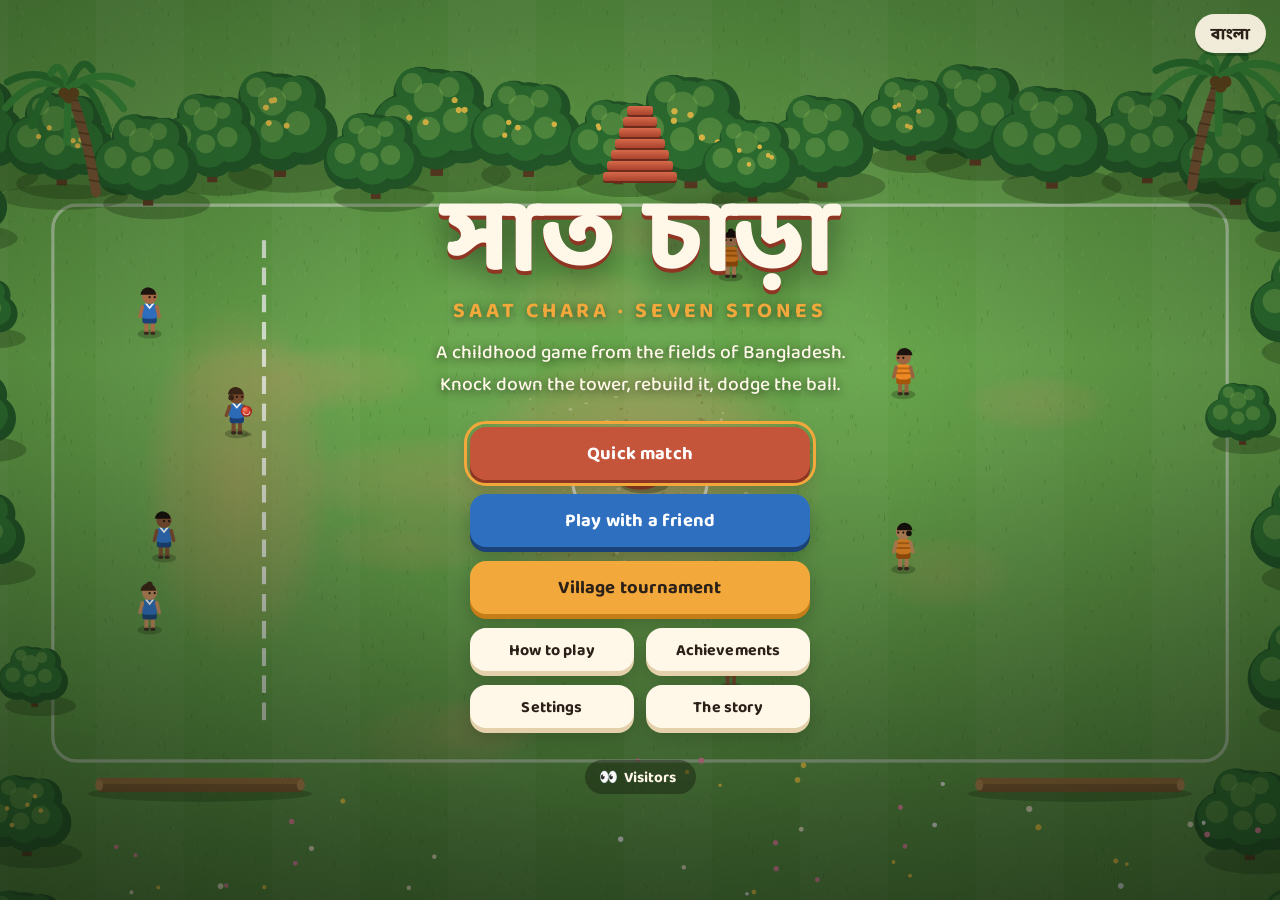
==== commit 0388476f: "Fit every screen on phones and add zoom in/out - Menus never grow past the screen: compact text and " ====
--- a/index.html
+++ b/index.html
@@ -57,6 +57,12 @@
           <svg viewBox="0 0 24 24" class="ico-on"><path d="M4 9v6h4l5 4V5L8 9H4z" /><path d="M16 8.5a5 5 0 0 1 0 7M18.5 6a8.5 8.5 0 0 1 0 12" fill="none" stroke="currentColor" stroke-width="2" stroke-linecap="round"/></svg>
           <svg viewBox="0 0 24 24" class="ico-off"><path d="M4 9v6h4l5 4V5L8 9H4z" /><path d="M16 9l6 6M22 9l-6 6" fill="none" stroke="currentColor" stroke-width="2" stroke-linecap="round"/></svg>
         </button>
+        <button class="icon-btn" id="btn-zoom-out" aria-label="Zoom out" title="Zoom out (-)">
+          <svg viewBox="0 0 24 24"><circle cx="10.5" cy="10.5" r="6.5" fill="none" stroke="currentColor" stroke-width="2.4"/><path d="M15.5 15.5L21 21M7.5 10.5h6" stroke="currentColor" stroke-width="2.4" stroke-linecap="round"/></svg>
+        </button>
+        <button class="icon-btn" id="btn-zoom-in" aria-label="Zoom in" title="Zoom in (+)">
+          <svg viewBox="0 0 24 24"><circle cx="10.5" cy="10.5" r="6.5" fill="none" stroke="currentColor" stroke-width="2.4"/><path d="M15.5 15.5L21 21M7.5 10.5h6M10.5 7.5v6" stroke="currentColor" stroke-width="2.4" stroke-linecap="round"/></svg>
+        </button>
         <button class="icon-btn" id="btn-pause" aria-label="Pause" title="Pause (Esc)">
           <svg viewBox="0 0 24 24"><rect x="6" y="5" width="4" height="14" rx="1"/><rect x="14" y="5" width="4" height="14" rx="1"/></svg>
         </button>
--- a/css/style.css
+++ b/css/style.css
@@ -435,7 +435,7 @@
   display: flex;
   gap: 8px;
 }
-.hud-right { margin-right: 106px; }
+.hud-right { margin-right: 208px; }
 
 #hint {
   position: absolute;
@@ -553,8 +553,9 @@
   animation: rotate-phone 1.8s ease-in-out infinite;
 }
 @keyframes rotate-phone { 40%, 70% { transform: rotate(-90deg); } }
+/* Menus work in any orientation; only the match itself needs the phone sideways. */
 @media (orientation: portrait) and (max-width: 700px) {
-  #rotate { display: flex; }
+  body.in-game #rotate { display: flex; }
 }
 
 /* ---------- Responsive ---------- */
@@ -792,9 +793,10 @@
 /* Tutorial coach */
 #coach {
   position: absolute;
-  left: 50%;
+  left: 0;
+  right: 0;
+  margin: 0 auto;
   bottom: max(18px, env(safe-area-inset-bottom));
-  transform: translateX(-50%);
   width: min(560px, calc(100% - 32px));
   background: var(--cream);
   border-radius: 18px;
@@ -851,3 +853,194 @@
   #screen-title .btn-friend { box-shadow: 0 4px 0 #1b437a; }
   .record { margin-top: 6px; font-size: 0.85rem; }
 }
+
+/* ---------- Phones: keep the field clear while playing ---------- */
+body.touch #hint { display: none !important; }
+
+@media (max-width: 900px), (max-height: 520px) {
+  #hint { display: none !important; }
+
+  #hud {
+    padding: max(6px, env(safe-area-inset-top)) max(8px, env(safe-area-inset-right)) 0 max(8px, env(safe-area-inset-left));
+    gap: 6px;
+  }
+  .hud-team-text { display: none; }
+  .hud-team { padding: 3px 4px 3px 7px; gap: 6px; border-radius: 12px; box-shadow: 0 2px 0 rgba(0,0,0,0.16); }
+  .team-dot { width: 10px; height: 10px; box-shadow: 0 0 0 2px #fff; }
+  .hud-score { font-size: 1.05rem; min-width: 24px; padding: 1px 5px 0; border-radius: 9px; }
+  .hud-right { margin-right: 118px; }
+  .hud-center { gap: 2px; }
+  .hud-phase { font-size: 0.74rem; padding: 2px 10px 0; background: rgba(43, 33, 24, 0.6); }
+  .hud-stones { gap: 2px; }
+  .hud-stones i { height: 5px; transform: scaleX(0.8); }
+  .hud-timer { font-size: 0.82rem; min-height: 1em; }
+
+  /* Only pause stays on screen (sound lives in the pause menu), tucked in the corner. */
+  .hud-buttons {
+    position: fixed;
+    top: max(6px, env(safe-area-inset-top));
+    right: max(8px, env(safe-area-inset-right));
+    bottom: auto;
+    left: auto;
+    transform: none;
+  }
+  .hud-buttons #btn-sound { display: none; }
+  .hud-buttons .icon-btn { width: 32px; height: 32px; border-radius: 10px; box-shadow: 0 2px 0 rgba(0,0,0,0.18); }
+  .hud-buttons .icon-btn svg { width: 18px; height: 18px; }
+
+  .banner-main { font-size: clamp(1.6rem, 6vw, 2.4rem); }
+  .banner-sub { display: none; }
+  #banner { top: 38%; }
+
+  #btn-dash {
+    width: 72px;
+    height: 72px;
+    font-size: 0.85rem;
+    right: max(18px, env(safe-area-inset-right));
+    bottom: max(18px, env(safe-area-inset-bottom));
+    opacity: 0.88;
+  }
+  #btn-switch {
+    width: 58px;
+    height: 58px;
+    font-size: 0.72rem;
+    right: calc(max(18px, env(safe-area-inset-right)) + 84px);
+    bottom: max(24px, env(safe-area-inset-bottom));
+    opacity: 0.88;
+  }
+  #joy-base { width: 110px; height: 110px; margin: -55px 0 0 -55px; }
+  #joy-knob { width: 48px; height: 48px; margin: -24px 0 0 -24px; }
+
+  #coach { top: auto; bottom: max(8px, env(safe-area-inset-bottom)); width: min(420px, calc(100% - 200px)); padding: 6px 12px; border-width: 2px; }
+  .coach-step { font-size: 0.66rem; }
+  .coach-text { font-size: 0.82rem; margin: 0 0 2px; }
+  .coach-skip { font-size: 0.75rem; }
+
+  #toast { top: 48px; bottom: auto; right: 50%; transform: translateX(50%); padding: 6px 12px 4px 6px; }
+  .toast-icon { width: 28px; height: 28px; font-size: 1rem; }
+  .toast-name { font-size: 0.9rem; }
+  @keyframes toast-in { from { opacity: 0; } to { opacity: 1; } }
+}
+
+/* ---------- Phones: every menu fits on the screen ----------
+   Panels never grow past the screen; long ones scroll inside, and their
+   Back / Start buttons stay pinned at the bottom so they are always reachable. */
+@media (max-height: 560px), (max-width: 560px) {
+  .screen { padding: 8px; place-items: safe center; }
+  .panel {
+    max-height: calc(100vh - 16px);
+    max-height: calc(100dvh - 16px);
+    overflow-y: auto;
+    overscroll-behavior: contain;
+    padding: 12px 14px 0;
+    border-width: 2px;
+    outline-offset: -5px;
+    border-radius: 16px;
+  }
+  .panel h2 { font-size: 1.15rem; margin: 0 0 6px; }
+  .panel-lead { font-size: 0.82rem; line-height: 1.35; margin: -2px 0 8px; }
+  .panel .trophy, .result .trophy { width: 44px; height: 44px; font-size: 1.5rem; margin-bottom: 2px; }
+  .panel-actions {
+    position: sticky;
+    bottom: 0;
+    margin: 8px -14px 0;
+    padding: 8px 14px max(10px, env(safe-area-inset-bottom));
+    background: var(--cream);
+    box-shadow: 0 -6px 10px -6px rgba(43, 33, 24, 0.25);
+    gap: 8px;
+    z-index: 2;
+  }
+  .panel-actions .btn { min-width: 0; flex: 1 1 0; }
+  .panel-small .menu { padding-bottom: 12px; }
+  .btn { min-width: 0; font-size: 0.92rem; padding: 7px 14px 5px; border-radius: 12px; }
+  .panel .menu { gap: 8px; }
+  .panel .menu .btn { width: min(280px, 100%); }
+
+  .field-group { margin-bottom: 8px; }
+  .label { font-size: 0.66rem; margin-bottom: 4px; }
+  .row-2 { grid-template-columns: 1fr 1fr; gap: 10px; }
+  .seg { padding: 3px; gap: 3px; border-radius: 10px; }
+  .seg button { font-size: 0.82rem; padding: 4px 4px 2px; border-radius: 8px; }
+
+  .team-picker { grid-template-columns: repeat(4, 1fr); gap: 6px; }
+  .team-card { padding: 6px 2px 4px; gap: 2px; border-radius: 12px; }
+  .team-card .kid { width: 26px; height: 32px; }
+  .team-card .kid::before { width: 15px; height: 15px; box-shadow: inset 0 5px 0 #2b1d14; }
+  .team-card .kid::after { width: 22px; height: 17px; border-radius: 7px 7px 4px 4px; }
+  .team-card span { font-size: 0.72rem; }
+
+  .field-picker { grid-template-columns: repeat(5, 1fr); gap: 5px; }
+  .field-card { font-size: 0.64rem; border-radius: 10px; padding-bottom: 4px; }
+  .field-card .swatch { height: 20px; margin-bottom: 3px; }
+  .field-card.locked::after { top: 2px; font-size: 0.75rem; }
+  .rules { padding: 6px 10px; border-radius: 10px; }
+  .rules summary { font-size: 0.7rem; }
+  .rule-list { gap: 4px; margin-top: 6px; }
+  .toggle { font-size: 0.82rem; gap: 8px; }
+  .toggle input { width: 16px; height: 16px; }
+  .rule-time { font-size: 0.82rem; }
+
+  .mode-picker { grid-template-columns: 1fr 1fr; gap: 6px; }
+  .mode-card { padding: 6px 8px; border-radius: 12px; }
+  .mode-icon { font-size: 1.1rem; }
+  .mode-card b { font-size: 0.85rem; }
+  .mode-card small { font-size: 0.7rem; }
+  .room { padding: 8px; border-radius: 12px; }
+  .room-code { font-size: 1.6rem; }
+  .room-link { font-size: 0.72rem; margin: 2px 0 6px; }
+  .room-actions .btn { flex: 1 1 0; }
+  .online-status { font-size: 0.82rem; margin-top: 6px; }
+
+  .ladder { gap: 5px; }
+  .ladder li { grid-template-columns: 26px 1fr auto; gap: 8px; padding: 4px 8px 3px; border-radius: 10px; }
+  .ladder .rung { width: 24px; height: 24px; font-size: 0.8rem; }
+  .ladder .op-name { font-size: 0.85rem; }
+  .ladder .op-meta, .ladder .status { font-size: 0.66rem; }
+  .ladder-champion { font-size: 0.9rem; margin-top: 6px; }
+
+  .ach-grid { grid-template-columns: 1fr 1fr; gap: 6px; }
+  .ach { grid-template-columns: 30px 1fr; gap: 8px; padding: 5px 8px 4px; border-radius: 10px; }
+  .ach .ach-icon { width: 30px; height: 30px; font-size: 0.95rem; }
+  .ach b { font-size: 0.8rem; }
+  .ach span { font-size: 0.7rem; }
+
+  .settings-list { gap: 6px; }
+  .setting-row { font-size: 0.85rem; gap: 6px; }
+  .setting-row .seg { min-width: 0; flex: 1 1 200px; max-width: 260px; }
+  .settings-actions { gap: 6px; margin-top: 10px; }
+
+  .steps { grid-template-columns: 1fr 1fr; gap: 8px; }
+  .step { padding: 8px 10px 6px; border-radius: 12px; }
+  .step h3 { font-size: 0.88rem; margin: 0 0 2px 30px; }
+  .step p { font-size: 0.74rem; line-height: 1.35; }
+  .step-num { width: 22px; height: 22px; left: 8px; top: 7px; font-size: 0.75rem; }
+  .keys { font-size: 0.7rem; gap: 4px 10px; margin-top: 8px; }
+  kbd { font-size: 0.66rem; padding: 0 5px; }
+
+  .story p { font-size: 0.84rem; line-height: 1.45; margin-bottom: 8px; }
+
+  .result-score { font-size: 1rem; margin: 0 0 8px; }
+  .result-unlock { font-size: 0.85rem; margin: 0 0 6px; }
+  .stats { gap: 6px; margin-bottom: 10px; }
+  .stat { padding: 6px 2px 4px; border-radius: 10px; }
+  .stat b { font-size: 1.2rem; }
+  .stat span { font-size: 0.66rem; }
+  .result-ach { margin: 0 0 8px; }
+  .result-ach span { font-size: 0.75rem; }
+
+  .hud-phase { max-width: 42vw; overflow: hidden; text-overflow: ellipsis; }
+}
+
+/* Narrow portrait phones: single columns where two would squeeze text. */
+@media (max-width: 480px) {
+  .team-picker { grid-template-columns: repeat(2, 1fr); }
+  .field-picker { grid-template-columns: repeat(3, 1fr); }
+  .mode-picker, .ach-grid, .steps { grid-template-columns: 1fr; }
+  .row-2 { grid-template-columns: 1fr 1fr; }
+  .logo-bn { font-size: 3rem; }
+  .logo-en { font-size: 0.8rem; letter-spacing: 0.12em; }
+  .tagline { font-size: 0.9rem; margin: 8px auto 14px; }
+  .menu-row { width: 100%; }
+  #screen-title .menu > .btn { min-width: 0; width: 100%; }
+  .lang-btn { padding: 5px 12px 3px; font-size: 0.85rem; }
+}
